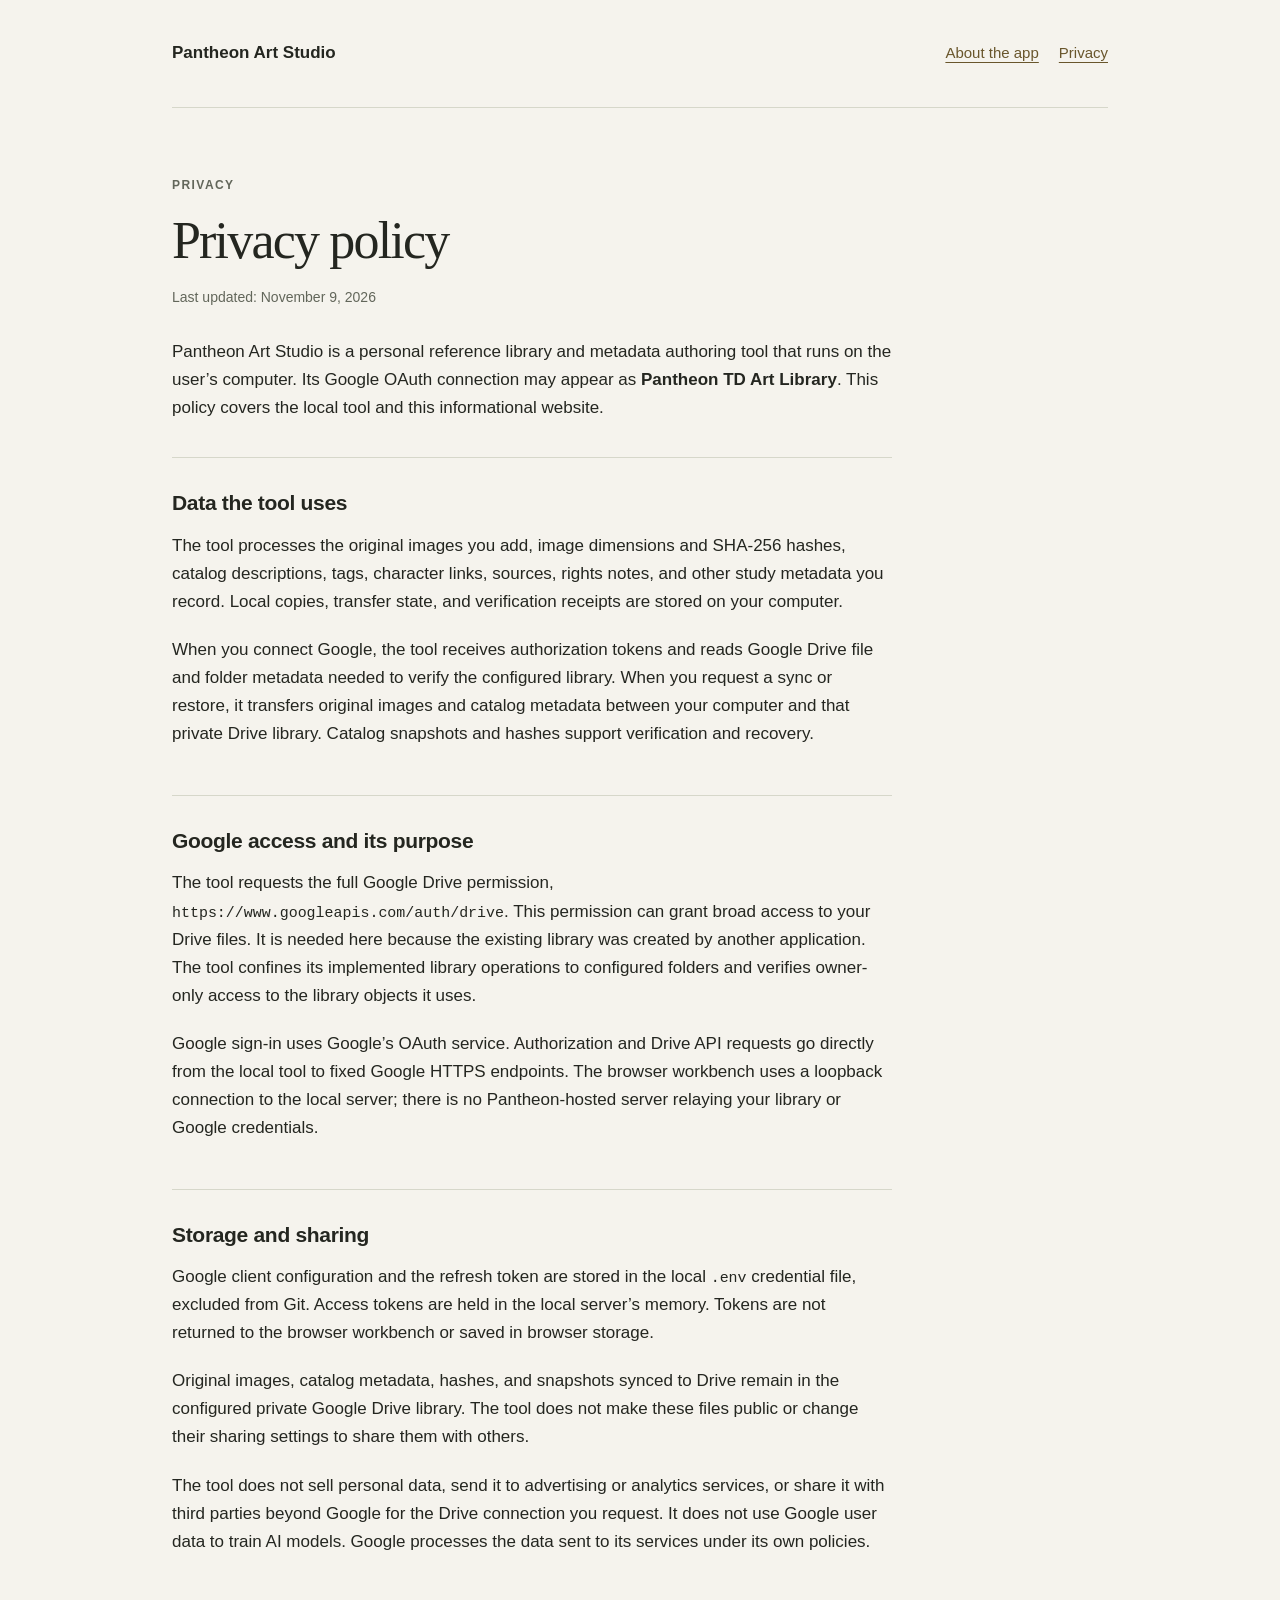
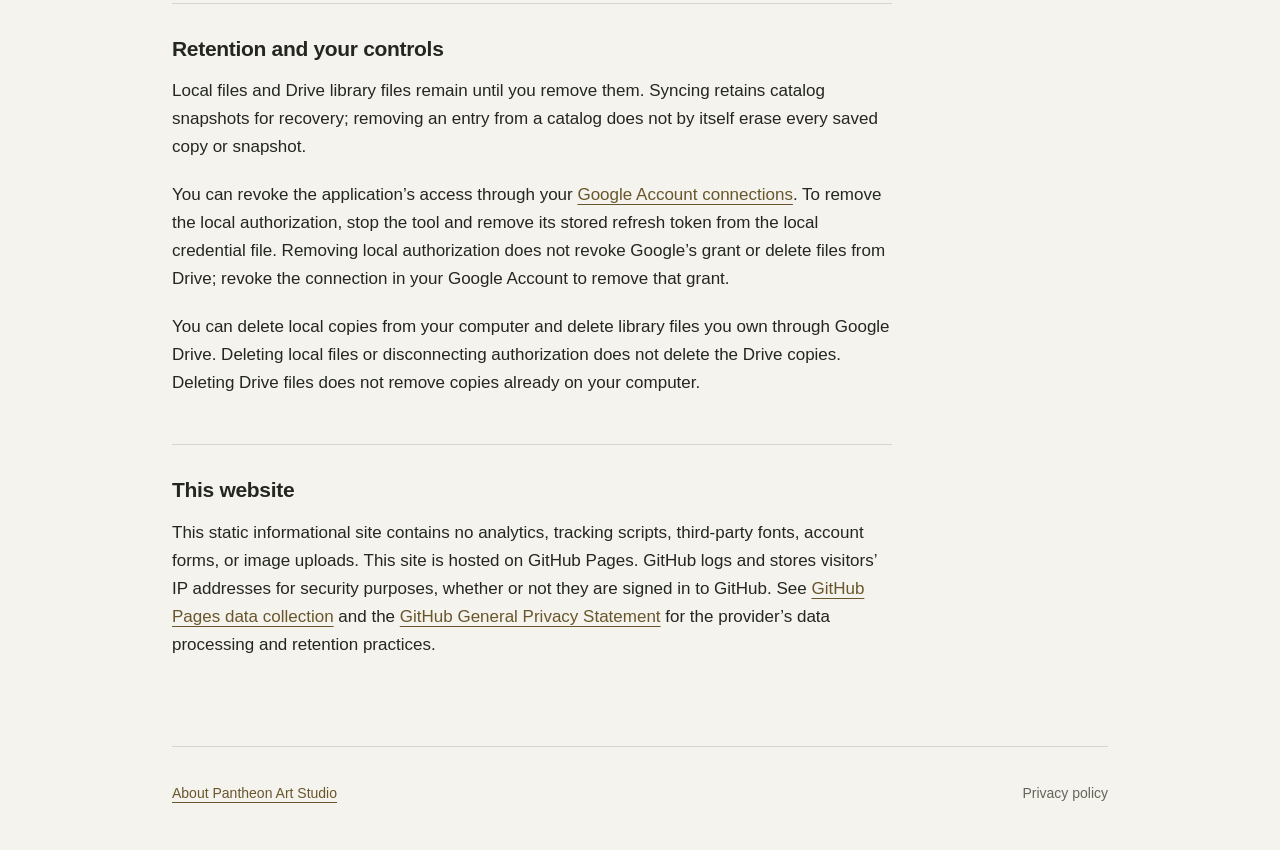
==== privacy.html @ eddad4ba "Publish art studio app information and privacy policy" ====
<!doctype html>
<html lang="en">
<head>
  <meta charset="utf-8">
  <meta name="viewport" content="width=device-width, initial-scale=1">
  <meta name="description" content="How Pantheon Art Studio handles local references, Google Drive access, credentials, retention, and revocation.">
  <title>Privacy policy · Pantheon Art Studio</title>
  <link rel="stylesheet" href="./styles.css">
</head>
<body>
  <a class="skip" href="#main">Skip to content</a>
  <div class="shell">
    <header>
      <a class="brand" href="./index.html">Pantheon Art Studio</a>
      <nav aria-label="Main navigation"><a href="./index.html">About the app</a><a aria-current="page" href="./privacy.html">Privacy</a></nav>
    </header>
    <main class="policy" id="main">
      <p class="eyebrow">Privacy</p>
      <h1>Privacy policy</h1>
      <p class="updated">Last updated: November 9, 2026</p>
      <p>Pantheon Art Studio is a personal reference library and metadata authoring tool that runs on the user’s computer. Its Google OAuth connection may appear as <strong>Pantheon TD Art Library</strong>. This policy covers the local tool and this informational website.</p>
      <section aria-labelledby="data-heading">
        <h2 id="data-heading">Data the tool uses</h2>
        <p>The tool processes the original images you add, image dimensions and SHA-256 hashes, catalog descriptions, tags, character links, sources, rights notes, and other study metadata you record. Local copies, transfer state, and verification receipts are stored on your computer.</p>
        <p>When you connect Google, the tool receives authorization tokens and reads Google Drive file and folder metadata needed to verify the configured library. When you request a sync or restore, it transfers original images and catalog metadata between your computer and that private Drive library. Catalog snapshots and hashes support verification and recovery.</p>
      </section>
      <section aria-labelledby="access-heading">
        <h2 id="access-heading">Google access and its purpose</h2>
        <p>The tool requests the full Google Drive permission, <code>https://www.googleapis.com/auth/drive</code>. This permission can grant broad access to your Drive files. It is needed here because the existing library was created by another application. The tool confines its implemented library operations to configured folders and verifies owner-only access to the library objects it uses.</p>
        <p>Google sign-in uses Google’s OAuth service. Authorization and Drive API requests go directly from the local tool to fixed Google HTTPS endpoints. The browser workbench uses a loopback connection to the local server; there is no Pantheon-hosted server relaying your library or Google credentials.</p>
      </section>
      <section aria-labelledby="storage-heading">
        <h2 id="storage-heading">Storage and sharing</h2>
        <p>Google client configuration and the refresh token are stored in the local <code>.env</code> credential file, excluded from Git. Access tokens are held in the local server’s memory. Tokens are not returned to the browser workbench or saved in browser storage.</p>
        <p>Original images, catalog metadata, hashes, and snapshots synced to Drive remain in the configured private Google Drive library. The tool does not make these files public or change their sharing settings to share them with others.</p>
        <p>The tool does not sell personal data, send it to advertising or analytics services, or share it with third parties beyond Google for the Drive connection you request. It does not use Google user data to train AI models. Google processes the data sent to its services under its own policies.</p>
      </section>
      <section aria-labelledby="control-heading">
        <h2 id="control-heading">Retention and your controls</h2>
        <p>Local files and Drive library files remain until you remove them. Syncing retains catalog snapshots for recovery; removing an entry from a catalog does not by itself erase every saved copy or snapshot.</p>
        <p>You can revoke the application’s access through your <a href="https://myaccount.google.com/connections">Google Account connections</a>. To remove the local authorization, stop the tool and remove its stored refresh token from the local credential file. Removing local authorization does not revoke Google’s grant or delete files from Drive; revoke the connection in your Google Account to remove that grant.</p>
        <p>You can delete local copies from your computer and delete library files you own through Google Drive. Deleting local files or disconnecting authorization does not delete the Drive copies. Deleting Drive files does not remove copies already on your computer.</p>
      </section>
      <section aria-labelledby="website-heading">
        <h2 id="website-heading">This website</h2>
        <p>This static informational site contains no analytics, tracking scripts, third-party fonts, account forms, or image uploads. This site is hosted on GitHub Pages. GitHub logs and stores visitors’ IP addresses for security purposes, whether or not they are signed in to GitHub. See <a href="https://docs.github.com/en/pages/getting-started-with-github-pages/what-is-github-pages">GitHub Pages data collection</a> and the <a href="https://docs.github.com/en/site-policy/privacy-policies/github-general-privacy-statement">GitHub General Privacy Statement</a> for the provider’s data processing and retention practices.</p>
      </section>
    </main>
    <footer><a href="./index.html">About Pantheon Art Studio</a><span>Privacy policy</span></footer>
  </div>
</body>
</html>
---- styles.css ----
:root { color-scheme:light; --paper:#f5f3ed; --ink:#242620; --muted:#62665a; --line:#d6d7ca; --accent:#69562c; }
* { box-sizing:border-box; }
body { margin:0; color:var(--ink); background:var(--paper); font:17px/1.65 -apple-system,BlinkMacSystemFont,"Segoe UI",sans-serif; }
a { color:var(--accent); text-underline-offset:4px; overflow-wrap:anywhere; }
a:hover { text-decoration-thickness:2px; }
:focus-visible { outline:3px solid var(--accent); outline-offset:5px; }
.skip { position:absolute; top:12px; left:16px; padding:10px 14px; background:var(--paper); transform:translateY(-160%); }
.skip:focus { transform:translateY(0); }
.shell { max-width:1000px; margin:auto; padding:0 32px; }
header { display:flex; justify-content:space-between; align-items:center; gap:24px; min-height:108px; border-bottom:1px solid var(--line); }
.brand { color:var(--ink); text-decoration:none; font-size:17px; font-weight:650; }
nav { display:flex; flex-wrap:wrap; gap:20px; }
nav a { display:inline-flex; align-items:center; min-height:44px; font-size:15px; }
main { max-width:740px; padding:68px 0 58px; }
h1,h2,p { margin-top:0; }
h1 { font:400 clamp(38px,6vw,61px)/1.12 Georgia,"Times New Roman",serif; letter-spacing:-.035em; margin-bottom:27px; }
h2 { font-size:21px; line-height:1.35; letter-spacing:-.015em; margin-bottom:14px; }
p { margin-bottom:20px; }
.eyebrow { font-size:12px; line-height:1.5; letter-spacing:.12em; text-transform:uppercase; font-weight:650; color:var(--muted); margin-bottom:18px; }
.intro { font-size:21px; line-height:1.55; margin-bottom:42px; }
section { padding:31px 0 9px; border-top:1px solid var(--line); }
section + section { margin-top:18px; }
.policy { max-width:720px; }
.policy h1 { font-size:clamp(38px,6vw,52px); margin-bottom:16px; }
.updated { font-size:14px; color:var(--muted); margin-bottom:29px; }
.policy > p:last-of-type { margin-bottom:35px; }
code { font-size:.88em; overflow-wrap:anywhere; }
footer { display:flex; flex-wrap:wrap; justify-content:space-between; gap:16px; padding:24px 0 35px; border-top:1px solid var(--line); color:var(--muted); font-size:14px; }
footer a { display:inline-flex; align-items:center; min-height:44px; }
footer span { display:inline-flex; align-items:center; min-height:44px; }
@media (max-width:600px) {
  .shell { padding:0 22px; }
  header { min-height:92px; gap:12px; flex-wrap:wrap; padding:16px 0; }
  nav { gap:16px; }
  main { padding:43px 0 38px; }
  .intro { font-size:19px; margin-bottom:32px; }
  .wide-break { display:none; }
  section { padding-top:25px; }
}
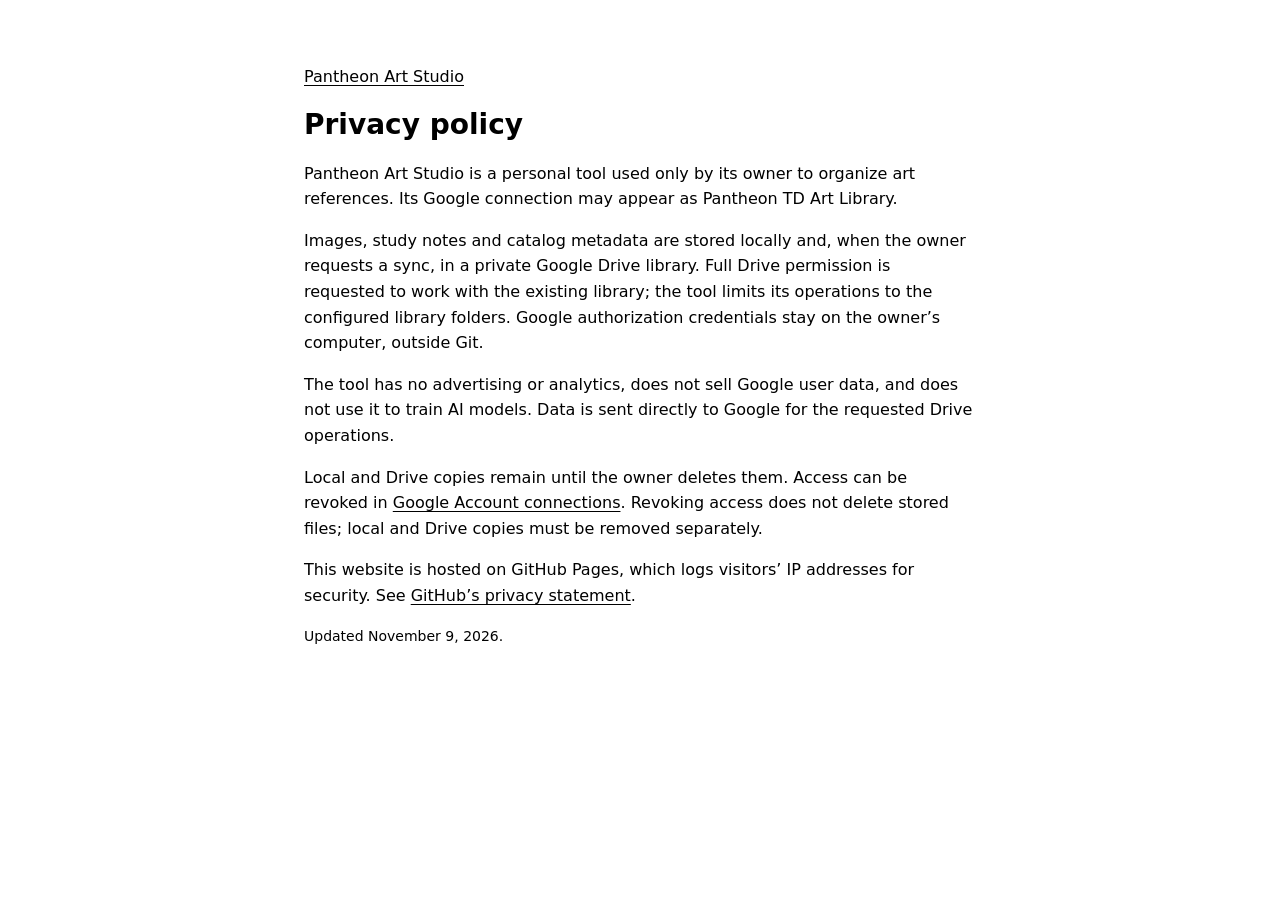
==== commit 75e8630e: "Keep the personal app pages plain" ====
--- a/privacy.html
+++ b/privacy.html
@@ -3,50 +3,19 @@
 <head>
   <meta charset="utf-8">
   <meta name="viewport" content="width=device-width, initial-scale=1">
-  <meta name="description" content="How Pantheon Art Studio handles local references, Google Drive access, credentials, retention, and revocation.">
-  <title>Privacy policy · Pantheon Art Studio</title>
+  <title>Privacy · Pantheon Art Studio</title>
   <link rel="stylesheet" href="./styles.css">
 </head>
 <body>
-  <a class="skip" href="#main">Skip to content</a>
-  <div class="shell">
-    <header>
-      <a class="brand" href="./index.html">Pantheon Art Studio</a>
-      <nav aria-label="Main navigation"><a href="./index.html">About the app</a><a aria-current="page" href="./privacy.html">Privacy</a></nav>
-    </header>
-    <main class="policy" id="main">
-      <p class="eyebrow">Privacy</p>
-      <h1>Privacy policy</h1>
-      <p class="updated">Last updated: November 9, 2026</p>
-      <p>Pantheon Art Studio is a personal reference library and metadata authoring tool that runs on the user’s computer. Its Google OAuth connection may appear as <strong>Pantheon TD Art Library</strong>. This policy covers the local tool and this informational website.</p>
-      <section aria-labelledby="data-heading">
-        <h2 id="data-heading">Data the tool uses</h2>
-        <p>The tool processes the original images you add, image dimensions and SHA-256 hashes, catalog descriptions, tags, character links, sources, rights notes, and other study metadata you record. Local copies, transfer state, and verification receipts are stored on your computer.</p>
-        <p>When you connect Google, the tool receives authorization tokens and reads Google Drive file and folder metadata needed to verify the configured library. When you request a sync or restore, it transfers original images and catalog metadata between your computer and that private Drive library. Catalog snapshots and hashes support verification and recovery.</p>
-      </section>
-      <section aria-labelledby="access-heading">
-        <h2 id="access-heading">Google access and its purpose</h2>
-        <p>The tool requests the full Google Drive permission, <code>https://www.googleapis.com/auth/drive</code>. This permission can grant broad access to your Drive files. It is needed here because the existing library was created by another application. The tool confines its implemented library operations to configured folders and verifies owner-only access to the library objects it uses.</p>
-        <p>Google sign-in uses Google’s OAuth service. Authorization and Drive API requests go directly from the local tool to fixed Google HTTPS endpoints. The browser workbench uses a loopback connection to the local server; there is no Pantheon-hosted server relaying your library or Google credentials.</p>
-      </section>
-      <section aria-labelledby="storage-heading">
-        <h2 id="storage-heading">Storage and sharing</h2>
-        <p>Google client configuration and the refresh token are stored in the local <code>.env</code> credential file, excluded from Git. Access tokens are held in the local server’s memory. Tokens are not returned to the browser workbench or saved in browser storage.</p>
-        <p>Original images, catalog metadata, hashes, and snapshots synced to Drive remain in the configured private Google Drive library. The tool does not make these files public or change their sharing settings to share them with others.</p>
-        <p>The tool does not sell personal data, send it to advertising or analytics services, or share it with third parties beyond Google for the Drive connection you request. It does not use Google user data to train AI models. Google processes the data sent to its services under its own policies.</p>
-      </section>
-      <section aria-labelledby="control-heading">
-        <h2 id="control-heading">Retention and your controls</h2>
-        <p>Local files and Drive library files remain until you remove them. Syncing retains catalog snapshots for recovery; removing an entry from a catalog does not by itself erase every saved copy or snapshot.</p>
-        <p>You can revoke the application’s access through your <a href="https://myaccount.google.com/connections">Google Account connections</a>. To remove the local authorization, stop the tool and remove its stored refresh token from the local credential file. Removing local authorization does not revoke Google’s grant or delete files from Drive; revoke the connection in your Google Account to remove that grant.</p>
-        <p>You can delete local copies from your computer and delete library files you own through Google Drive. Deleting local files or disconnecting authorization does not delete the Drive copies. Deleting Drive files does not remove copies already on your computer.</p>
-      </section>
-      <section aria-labelledby="website-heading">
-        <h2 id="website-heading">This website</h2>
-        <p>This static informational site contains no analytics, tracking scripts, third-party fonts, account forms, or image uploads. This site is hosted on GitHub Pages. GitHub logs and stores visitors’ IP addresses for security purposes, whether or not they are signed in to GitHub. See <a href="https://docs.github.com/en/pages/getting-started-with-github-pages/what-is-github-pages">GitHub Pages data collection</a> and the <a href="https://docs.github.com/en/site-policy/privacy-policies/github-general-privacy-statement">GitHub General Privacy Statement</a> for the provider’s data processing and retention practices.</p>
-      </section>
-    </main>
-    <footer><a href="./index.html">About Pantheon Art Studio</a><span>Privacy policy</span></footer>
-  </div>
+  <main>
+    <p><a href="./index.html">Pantheon Art Studio</a></p>
+    <h1>Privacy policy</h1>
+    <p>Pantheon Art Studio is a personal tool used only by its owner to organize art references. Its Google connection may appear as Pantheon TD Art Library.</p>
+    <p>Images, study notes and catalog metadata are stored locally and, when the owner requests a sync, in a private Google Drive library. Full Drive permission is requested to work with the existing library; the tool limits its operations to the configured library folders. Google authorization credentials stay on the owner’s computer, outside Git.</p>
+    <p>The tool has no advertising or analytics, does not sell Google user data, and does not use it to train AI models. Data is sent directly to Google for the requested Drive operations.</p>
+    <p>Local and Drive copies remain until the owner deletes them. Access can be revoked in <a href="https://myaccount.google.com/connections">Google Account connections</a>. Revoking access does not delete stored files; local and Drive copies must be removed separately.</p>
+    <p>This website is hosted on GitHub Pages, which logs visitors’ IP addresses for security. See <a href="https://docs.github.com/en/site-policy/privacy-policies/github-general-privacy-statement">GitHub’s privacy statement</a>.</p>
+    <p class="date">Updated November 9, 2026.</p>
+  </main>
 </body>
 </html>
--- a/styles.css
+++ b/styles.css
@@ -1,39 +1,8 @@
-:root { color-scheme:light; --paper:#f5f3ed; --ink:#242620; --muted:#62665a; --line:#d6d7ca; --accent:#69562c; }
-* { box-sizing:border-box; }
-body { margin:0; color:var(--ink); background:var(--paper); font:17px/1.65 -apple-system,BlinkMacSystemFont,"Segoe UI",sans-serif; }
-a { color:var(--accent); text-underline-offset:4px; overflow-wrap:anywhere; }
-a:hover { text-decoration-thickness:2px; }
-:focus-visible { outline:3px solid var(--accent); outline-offset:5px; }
-.skip { position:absolute; top:12px; left:16px; padding:10px 14px; background:var(--paper); transform:translateY(-160%); }
-.skip:focus { transform:translateY(0); }
-.shell { max-width:1000px; margin:auto; padding:0 32px; }
-header { display:flex; justify-content:space-between; align-items:center; gap:24px; min-height:108px; border-bottom:1px solid var(--line); }
-.brand { color:var(--ink); text-decoration:none; font-size:17px; font-weight:650; }
-nav { display:flex; flex-wrap:wrap; gap:20px; }
-nav a { display:inline-flex; align-items:center; min-height:44px; font-size:15px; }
-main { max-width:740px; padding:68px 0 58px; }
-h1,h2,p { margin-top:0; }
-h1 { font:400 clamp(38px,6vw,61px)/1.12 Georgia,"Times New Roman",serif; letter-spacing:-.035em; margin-bottom:27px; }
-h2 { font-size:21px; line-height:1.35; letter-spacing:-.015em; margin-bottom:14px; }
-p { margin-bottom:20px; }
-.eyebrow { font-size:12px; line-height:1.5; letter-spacing:.12em; text-transform:uppercase; font-weight:650; color:var(--muted); margin-bottom:18px; }
-.intro { font-size:21px; line-height:1.55; margin-bottom:42px; }
-section { padding:31px 0 9px; border-top:1px solid var(--line); }
-section + section { margin-top:18px; }
-.policy { max-width:720px; }
-.policy h1 { font-size:clamp(38px,6vw,52px); margin-bottom:16px; }
-.updated { font-size:14px; color:var(--muted); margin-bottom:29px; }
-.policy > p:last-of-type { margin-bottom:35px; }
-code { font-size:.88em; overflow-wrap:anywhere; }
-footer { display:flex; flex-wrap:wrap; justify-content:space-between; gap:16px; padding:24px 0 35px; border-top:1px solid var(--line); color:var(--muted); font-size:14px; }
-footer a { display:inline-flex; align-items:center; min-height:44px; }
-footer span { display:inline-flex; align-items:center; min-height:44px; }
-@media (max-width:600px) {
-  .shell { padding:0 22px; }
-  header { min-height:92px; gap:12px; flex-wrap:wrap; padding:16px 0; }
-  nav { gap:16px; }
-  main { padding:43px 0 38px; }
-  .intro { font-size:19px; margin-bottom:32px; }
-  .wide-break { display:none; }
-  section { padding-top:25px; }
-}
+html { color-scheme: light dark; }
+body { margin: 0; font: 16px/1.6 system-ui, sans-serif; }
+main { max-width: 42rem; margin: 4rem auto; padding: 0 1.5rem; }
+h1 { font-size: 1.75rem; line-height: 1.2; }
+a { color: inherit; text-underline-offset: 0.18em; }
+a:focus-visible { outline: 2px solid currentColor; outline-offset: 4px; }
+p { overflow-wrap: anywhere; }
+.date { font-size: 0.875rem; }
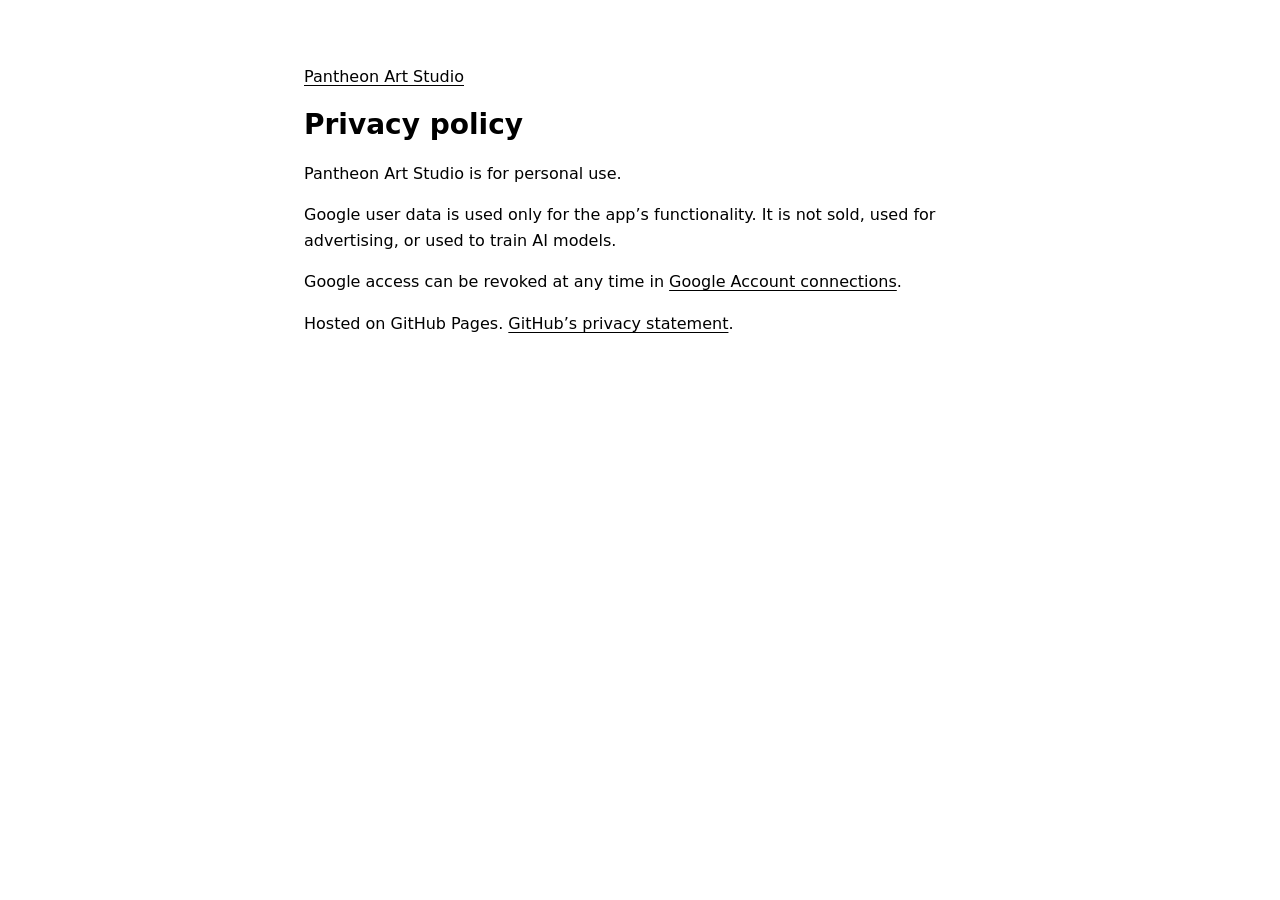
==== commit 74c7de63: "Remove workflow details from the personal privacy page" ====
--- a/privacy.html
+++ b/privacy.html
@@ -10,12 +10,10 @@
   <main>
     <p><a href="./index.html">Pantheon Art Studio</a></p>
     <h1>Privacy policy</h1>
-    <p>Pantheon Art Studio is a personal tool used only by its owner to organize art references. Its Google connection may appear as Pantheon TD Art Library.</p>
-    <p>Images, study notes and catalog metadata are stored locally and, when the owner requests a sync, in a private Google Drive library. Full Drive permission is requested to work with the existing library; the tool limits its operations to the configured library folders. Google authorization credentials stay on the owner’s computer, outside Git.</p>
-    <p>The tool has no advertising or analytics, does not sell Google user data, and does not use it to train AI models. Data is sent directly to Google for the requested Drive operations.</p>
-    <p>Local and Drive copies remain until the owner deletes them. Access can be revoked in <a href="https://myaccount.google.com/connections">Google Account connections</a>. Revoking access does not delete stored files; local and Drive copies must be removed separately.</p>
-    <p>This website is hosted on GitHub Pages, which logs visitors’ IP addresses for security. See <a href="https://docs.github.com/en/site-policy/privacy-policies/github-general-privacy-statement">GitHub’s privacy statement</a>.</p>
-    <p class="date">Updated November 9, 2026.</p>
+    <p>Pantheon Art Studio is for personal use.</p>
+    <p>Google user data is used only for the app’s functionality. It is not sold, used for advertising, or used to train AI models.</p>
+    <p>Google access can be revoked at any time in <a href="https://myaccount.google.com/connections">Google Account connections</a>.</p>
+    <p>Hosted on GitHub Pages. <a href="https://docs.github.com/en/site-policy/privacy-policies/github-general-privacy-statement">GitHub’s privacy statement</a>.</p>
   </main>
 </body>
 </html>
--- a/styles.css
+++ b/styles.css
@@ -5,4 +5,3 @@
 a { color: inherit; text-underline-offset: 0.18em; }
 a:focus-visible { outline: 2px solid currentColor; outline-offset: 4px; }
 p { overflow-wrap: anywhere; }
-.date { font-size: 0.875rem; }
